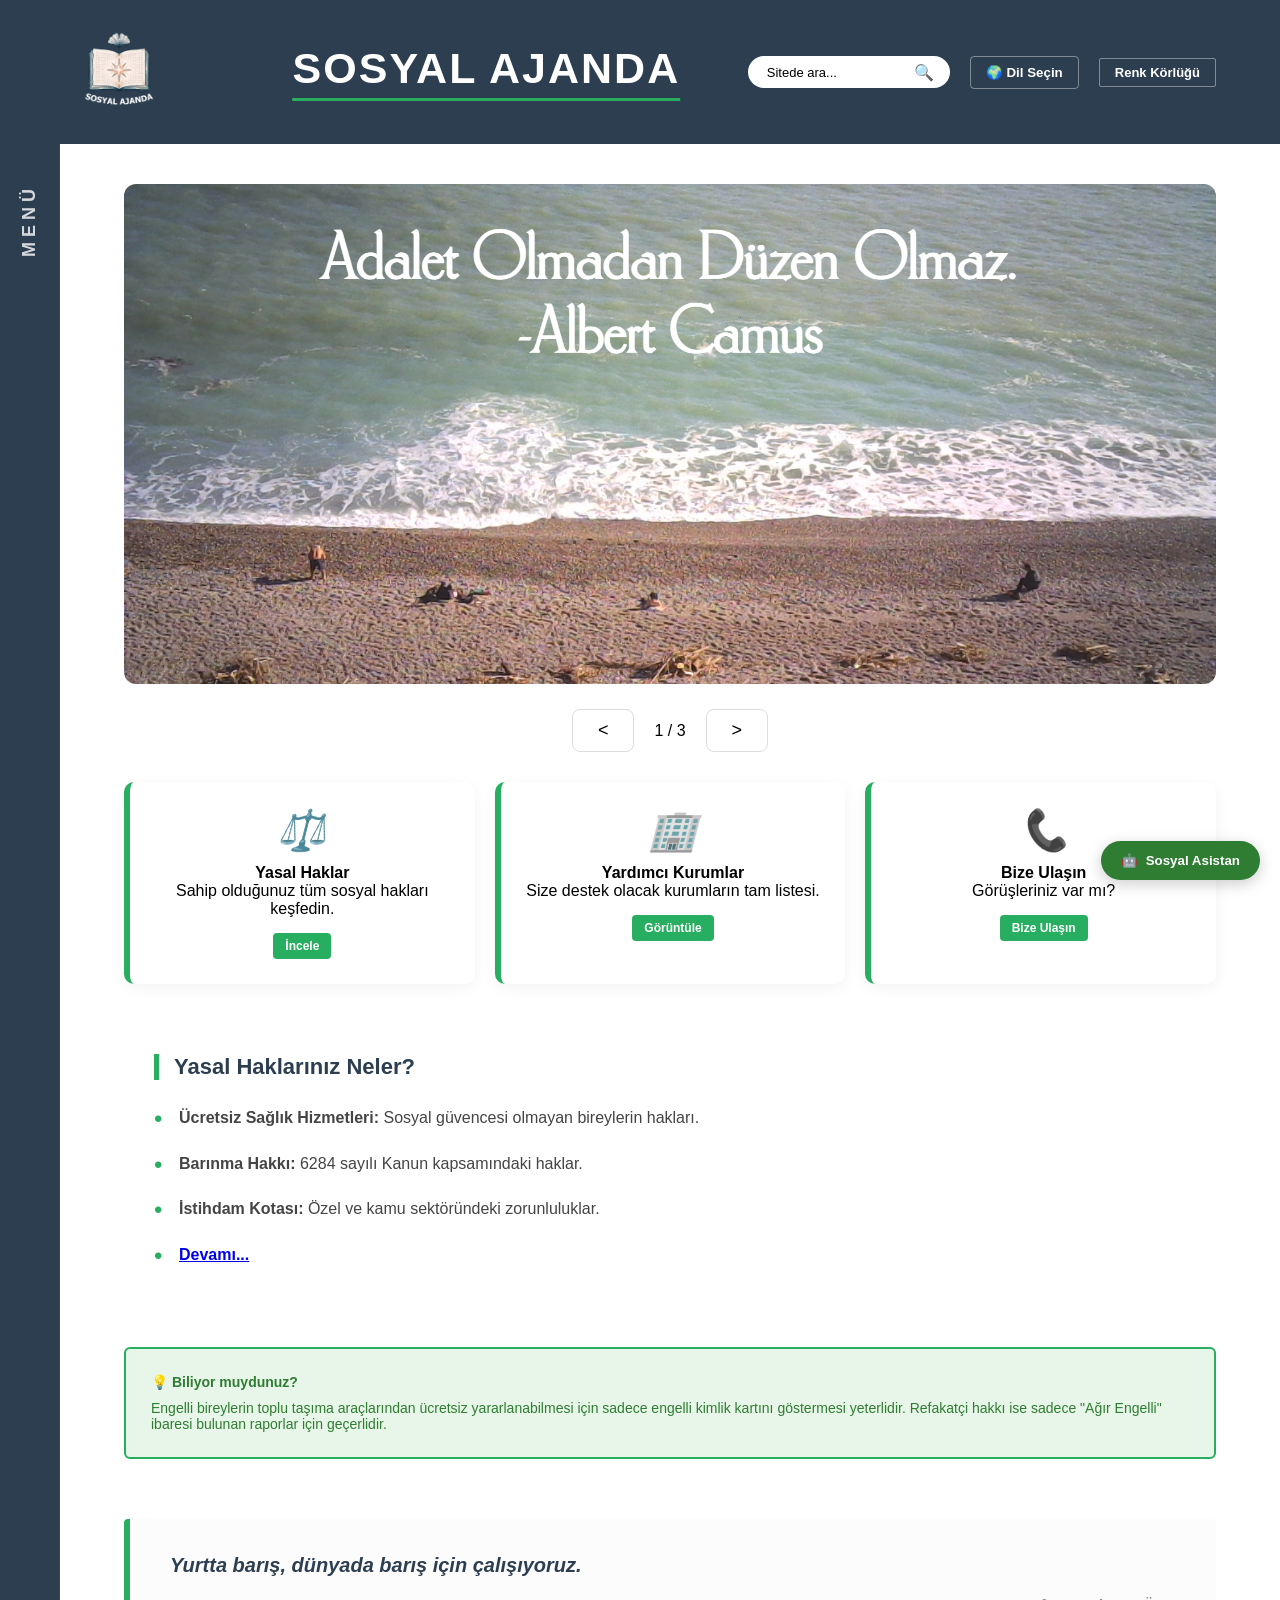
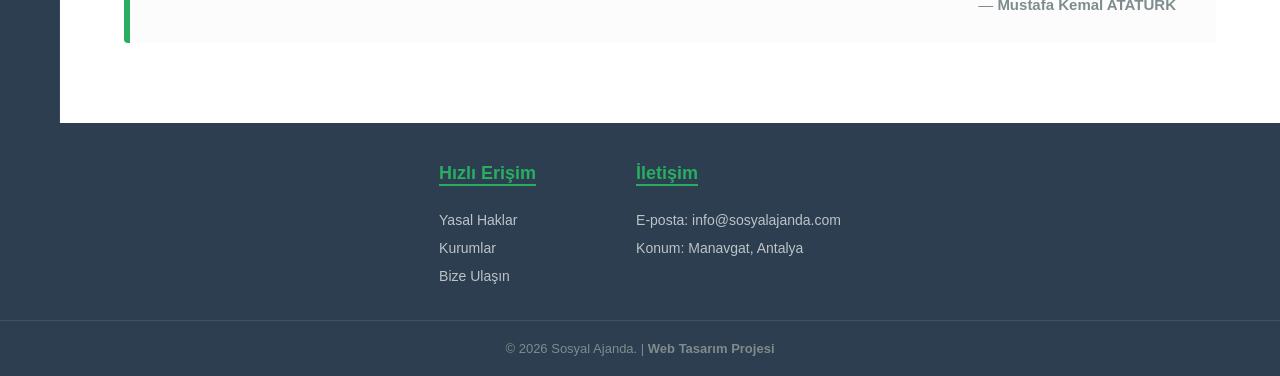
==== index.html @ 340e7a49 "Add files via upload" ====
<!DOCTYPE html>
<html lang="tr">

<head>
    <meta charset="UTF-8">
    <meta name="viewport" content="width=device-width, initial-scale=1.0">
    <title>Anasayfa</title>
    <link rel="icon" href="gorseller/icon.png">
    <link rel="stylesheet" href="style.css">
</head>

<body>
    <div id="web">
        <header id="banner">
            <div>
                <a href="index.html"><img src="gorseller/SiteLogo.png" alt="logo" class="logo"></a>
            </div>
            <div class="AnaAyarlar">
                <h1>SOSYAL AJANDA</h1>
                <div class="AramaKutusu">
                    <input type="text" id="aramaInput" placeholder="Sitede ara..." autocomplete="off">
                    <button type="button" id="aramaButonu">🔍</button>
                </div>
                <nav class="DilMenuKapsayici">
                    <button class="DilAnaButon">🌍 Dil Seçin</button>
                    <div class="DilListesi">
                        <a href="javascript:void(0)" onclick="dilDegistir('en')">English</a>
                        <a href="javascript:void(0)" onclick="dilDegistir('ru')">Русский</a>
                        <a href="javascript:void(0)" onclick="dilDegistir('it')">İtaliano</a>
                        <a href="javascript:void(0)" onclick="dilDegistir('fr')">Français</a>
                        <a href="javascript:void(0)" onclick="dilDegistir('de')">Deutsch</a>
                        <a href="javascript:void(0)" onclick="dilDegistir('tr')">Türkçe</a>
                    </div>
                </nav>
                <div id="google_translate_element" style="display:none !important;"></div>
                <div class="RenkMenu">
                    <button class="RenkButon">Renk Körlüğü</button>
                    <div class="RenkSecim">
                        <input type="radio" name="renk-modu" id="NormalGörünüm" checked>
                        <label for="NormalGörünüm">Normal Görünüm</label>

                        <input type="radio" name="renk-modu" id="GriMod">
                        <label for="GriMod">Tam Renk Körlüğü (Gri)</label>

                        <input type="radio" name="renk-modu" id="KirmiziMod">
                        <label for="KirmiziMod">Protanopi (Kırmızı)</label>

                        <input type="radio" name="renk-modu" id="YesilMod">
                        <label for="YesilMod">Deuteranopi (Yeşil)</label>
                    </div>
                </div>
            </div>
        </header>

        <div id="AnaGovde">
            <aside id="menu">
                <div class="YanBaslik">MENÜ</div>
                <ul>
                    <li><a href="index.html">Anasayfa</a></li>
                    <li><a href="kurumlar.html">Yardımcı Kurumlar</a></li>
                    <li><a href="haklar.html">Yasal Haklar</a></li>
                    <li><a href="hikayeler.html">Başarı Hikayeleri</a></li>
                    <li><a href="hakkimizda.html">Hakkımızda</a></li>
                    <li><a href="iletisim.html">İletişim</a></li>
                </ul>
            </aside>

            <main id="icerik">
                <section id="Slider">
                    <img src="gorseller/SlideGorsel1.jpg" alt="gorsel1" class="Resim aktif" width="900">
                    <img src="gorseller/SlideGorsel2.jpg" alt="gorsel2" class="Resim" width="900">
                    <img src="gorseller/SlideGorsel3.jpg" alt="gorsel3" class="Resim" width="900">
                    <div class="tus">
                        <button onclick="degistir(-1)">&lt;</button>
                        <span id="sayac">1 / 3</span>
                        <button onclick="degistir(1)">&gt;</button>
                    </div>
                </section>

                <section class="KartAlani">
                    <div class="Kart">
                        <i>⚖️</i>
                        <h4>Yasal Haklar</h4>
                        <p>Sahip olduğunuz tüm sosyal hakları keşfedin.</p>
                        <a href="haklar.html" class="WebButon" style="margin-top: 15px;">İncele</a>
                    </div>

                    <div class="Kart">
                        <i>🏢</i>
                        <h4>Yardımcı Kurumlar</h4>
                        <p>Size destek olacak kurumların tam listesi.</p>
                        <a href="kurumlar.html" class="WebButon" style="margin-top: 15px;">Görüntüle</a>
                    </div>

                    <div class="Kart">
                        <i>📞</i>
                        <h4>Bize Ulaşın</h4>
                        <p>Görüşleriniz var mı?</p>
                        <a href="iletisim.html" class="WebButon" style="margin-top: 15px;">Bize Ulaşın</a>
                    </div>
                </section>

                <section id="BilgiKutusu">
                    <h3>Yasal Haklarınız Neler?</h3>
                    <ul>
                        <li><strong>Ücretsiz Sağlık Hizmetleri:</strong> Sosyal güvencesi olmayan bireylerin hakları.
                        </li>
                        <li><strong>Barınma Hakkı:</strong> 6284 sayılı Kanun kapsamındaki haklar.</li>
                        <li><strong>İstihdam Kotası:</strong> Özel ve kamu sektöründeki zorunluluklar.</li>
                        <li><strong><a href="haklar.html">Devamı...</a></strong></li>
                    </ul>
                </section>

                <section class="KisaNot"
                    style="padding: 25px; border-style: solid; border-width: 2px; margin-top: 30px;">
                    <h4 style="color: #2e7d32; margin-bottom: 10px;">💡 Biliyor muydunuz?</h4>
                    <p>
                        Engelli bireylerin toplu taşıma araçlarından ücretsiz yararlanabilmesi için sadece engelli
                        kimlik kartını göstermesi yeterlidir. Refakatçi hakkı ise sadece "Ağır Engelli" ibaresi bulunan
                        raporlar için geçerlidir.
                    </p>
                </section>

                <section id="AtaturkSözü">
                    <div class="SozIcerik">
                        <div class="Tirnak"></div>
                        <blockquote cite="https://www.ktb.gov.tr/TR-96468/siyaset-ve-baris.html">
                            Yurtta barış, dünyada barış için çalışıyoruz.
                        </blockquote>
                        <div class="YazarIsmi">— <strong>Mustafa Kemal ATATÜRK</strong></div>
                    </div>
                </section>
            </main>
        </div>

        <footer>
            <div class="AltIcerik">
                <div class="AltSutun">
                    <h4>Hızlı Erişim</h4>
                    <ul>
                        <li><a href="haklar.html">Yasal Haklar</a></li>
                        <li><a href="kurumlar.html">Kurumlar</a></li>
                        <li><a href="iletisim.html">Bize Ulaşın</a></li>
                    </ul>
                </div>
                <div class="AltSutun">
                    <h4>İletişim</h4>
                    <p>E-posta: info@sosyalajanda.com</p>
                    <p>Konum: Manavgat, Antalya</p>
                </div>
            </div>
            <hr>
            <div class="TelifYazisi">
                <p>&copy; 2026 Sosyal Ajanda. | <strong>Web Tasarım Projesi</strong></p>
            </div>
            <div id="ai-chat-wrapper">
                <button id="ai-chat-toggle"><span>🤖</span> Sosyal Asistan</button>

                <div id="ai-chat-window">
                    <div class="ai-chat-header">
                        <h4>Gemini Sosyal Destek</h4>
                        <button id="ai-chat-close">×</button>
                    </div>
                    <div id="ai-chat-messages">
                        <div class="ai-message bot">Merhaba! Ben Sosyal Ajanda Asistanı. Haklarınız veya başvurular
                            hakkında size nasıl yardımcı olabilirim?</div>
                    </div>
                    <div class="ai-chat-input">
                        <input type="text" id="ai-user-input" placeholder="Sorunuzu buraya yazın..." autocomplete="off">
                        <button id="ai-send-btn">➤</button>
                    </div>
                </div>
            </div>
        </footer>
    </div>
    <script src="https://translate.google.com/translate_a/element.js?cb=googleTranslateElementInit"></script>
    <script src="script.js"></script>
</body>

</html>
---- style.css ----
* {
    margin: 0;
    padding: 0;
    box-sizing: border-box;
}

body {
    font-family: 'Segoe UI', Tahoma, Geneva, Verdana, sans-serif;
    background-color: #fff;
    overflow-x: hidden;
    width: 100%;
}

#web {
    display: flex;
    flex-direction: column;
    min-height: 100vh;
    width: 100%;
    transition: filter 0.3s ease;
}

body:has(#GriMod:checked) #web { filter: grayscale(100%); }
body:has(#KirmiziMod:checked) #web { filter: sepia(50%) hue-rotate(-50deg) saturate(200%); }
body:has(#YesilMod:checked) #web { filter: hue-rotate(90deg) saturate(150%); }

#banner {
    display: flex;
    justify-content: space-between;
    align-items: center;
    padding: 15px 5%;
    background-color: #2c3e50;
    color: white;
    width: 100%;
    position: relative;
}

#banner .logo {
    width: 110px;
    height: auto;
}

#banner h1 {
    font-size: 43px;
    letter-spacing: 2px;
    color: #ffffff;
    border-bottom: 3px solid #27ae60;
    display: inline-block;
    padding-bottom: 5px;
    position: absolute;
    left: 38%;
    transform: translateX(-50%);
    margin: 0;
    white-space: nowrap;
}

.Slogan {
    color: rgba(255, 255, 255, 0.5);
    font-style: italic;
    font-size: 30px;
    margin-left: 20px;
    position: relative;
}

.Slogan::before, .Slogan::after {
    content: "";
    display: inline-block;
    width: 30px;
    height: 1px;
    background: rgba(255, 255, 255, 0.2);
    vertical-align: middle;
    margin: 0 10px;
}

.AnaAyarlar {
    display: flex;
    gap: 20px;
    align-items: center;
    margin-left: auto;
}

.AramaKutusu {
    display: flex;
    align-items: center;
    border: 1px solid rgba(255, 255, 255, 0.6); 
    background: rgba(255, 255, 255, 0.1); 
    padding: 0 10px;
    height: 32px;
    border-radius: 2px;
    transition: all 0.3s ease;
}

.AramaKutusu:focus-within {
    border-color: #ffffff;
    background: #ffffff;
    box-shadow: 0 0 8px rgba(255, 255, 255, 0.3);
}

.AramaKutusu input {
    background: transparent;
    border: none;
    color: white; 
    font-size: 13px;
    outline: none;
    width: 100px;
    transition: width 0.4s ease;
}

.AramaKutusu input:focus { width: 160px; color: #333; }
.AramaKutusu input::placeholder { color: rgba(255, 255, 255, 0.8); }

.AramaKutusu button {
    background: transparent;
    border: none;
    color: white;
    cursor: pointer;
    font-size: 14px;
}

.nav {
    cursor: pointer;
    font-size: 14px;
    font-weight: bold;
    padding: 5px 10px;
    border: 1px solid rgba(255, 255, 255, 0.3);
    border-radius: 2px;
}

.RenkMenu {
    position: relative;
    padding-bottom: 20px;
    margin-bottom: -20px;
}

.RenkButon {
    background: transparent;
    color: white;
    border: 1px solid rgba(255, 255, 255, 0.4);
    padding: 6px 15px;
    border-radius: 2px;
    cursor: pointer;
    font-size: 13px;
    font-weight: bold;
    transition: 0.3s;
}

.RenkButon:hover {
    background: #27ae60;
    border-color: #27ae60;
}

.RenkSecim {
    display: none;
    position: absolute;
    top: 100%;
    right: 0;
    background: #ffffff;
    min-width: 220px;
    padding: 10px;
    box-shadow: 0 5px 20px rgba(0, 0, 0, 0.3);
    z-index: 1000;
    border: 1px solid #ddd;
}

.RenkMenu:hover .RenkSecim { display: block; }
.RenkSecim input { display: none; }
.RenkSecim label {
    display: block;
    padding: 10px;
    margin-bottom: 5px;
    background: #f1f1f1;
    color: #333;
    cursor: pointer;
    font-size: 12px;
    text-align: center;
    transition: 0.2s;
}

.RenkSecim input:checked + label {
    background: #27ae60;
    color: white;
    font-weight: bold;
}

#AnaGovde {
    display: flex;
    flex: 1;
    width: 100%;
}

#menu {
    width: 60px;
    background-color: #2c3e50;
    color: white;
    transition: width 0.4s;
    display: flex;
    flex-direction: column;
    padding: 20px 0;
    cursor: pointer;
    border-right: 1px solid #34495e;
}

#menu:hover { width: 260px; padding: 20px; }

.YanBaslik {
    writing-mode: vertical-rl;
    text-orientation: mixed;
    transform: rotate(180deg);
    font-weight: bold;
    font-size: 18px;
    letter-spacing: 5px;
    margin: 20px auto;
    opacity: 0.8;
}

#menu:hover .YanBaslik {
    writing-mode: horizontal-tb;
    transform: rotate(0);
    margin: 0 0 20px 0;
    letter-spacing: 2px;
    border-bottom: 2px solid #27ae60;
    width: fit-content;
    opacity: 1;
}

#menu ul {
    opacity: 0;
    visibility: hidden;
    list-style: none;
    margin-top: 20px;
}

#menu:hover ul { opacity: 1; visibility: visible; }
#menu li { padding: 15px 0; border-bottom: 1px solid rgba(255, 255, 255, 0.1); }
#menu a { color: #ecf0f1; text-decoration: none; font-weight: 500; display: block; }
#menu a:hover { color: #27ae60; padding-left: 10px; transition: 0.2s; }

#icerik {
    flex: 1;
    padding: 40px 5%;
}

#Slider {
    width: 100%;
    max-width: 1100px;
    margin: 0 auto 30px;
    text-align: center;
}

#Slider img {
    display: none;
    width: 100%;
    height: 500px;
    object-fit: cover;
    border-radius: 12px;
}

#Slider img.aktif { display: block; }

.tus {
    display: flex;
    justify-content: center;
    align-items: center;
    gap: 20px;
    margin-top: 25px;
}

.tus button {
    background: #fff;
    border: 1px solid #ddd;
    padding: 10px 25px;
    border-radius: 8px;
    cursor: pointer;
    font-size: 18px;
}

#BilgiKutusu {
    margin-top: 40px;
    padding: 30px;
    background-color: #f9f9f9;
    border-radius: 10px;
}

#BilgiKutusu h3 {
    color: #2c3e50;
    font-size: 22px;
    font-weight: 700;
    border-left: 5px solid #27ae60;
    padding-left: 15px;
    margin-bottom: 25px;
}

#BilgiKutusu li {
    position: relative;
    padding-left: 25px;
    margin-bottom: 20px;
    line-height: 1.6;
    color: #444;
    font-size: 16px;
    list-style: none;
}

#BilgiKutusu li::before {
    content: "•";
    color: #27ae60;
    font-size: 24px;
    position: absolute;
    left: 0;
    top: -5px;
}

#AtaturkSözü {
    margin-top: 60px;
    margin-bottom: 40px;
    width: 100%;
}

.SozIcerik {
    background-color: #fcfcfc;
    border-left: 6px solid #27ae60;
    border-radius: 4px;
    padding: 30px 40px;
    position: relative;
}

.Tirnak {
    font-size: 80px;
    color: rgba(39, 174, 96, 0.1);
    font-family: 'Georgia', serif;
    position: absolute;
    top: -15px;
    left: 15px;
}

.SozIcerik blockquote {
    font-size: 20px;
    font-weight: 600;
    color: #2c3e50;
    line-height: 1.6;
    margin-bottom: 15px;
    font-style: italic;
}

.YazarIsmi { text-align: right; font-size: 15px; color: #7f8c8d; }

.IletisimKapsayici {
    display: flex;
    gap: 30px;
    margin-top: 20px;
    flex-wrap: wrap;
}

.FormAlani, .HaritaAlani { flex: 1; min-width: 300px; }

.FormGrup {
    border: 1px solid #ddd;
    padding: 20px;
    border-radius: 4px;
}

.FormBaslik { font-weight: bold; color: #27ae60; padding: 0 10px; }
.FormSatir { margin-bottom: 15px; }
.FormSatir label { display: block; margin-bottom: 5px; font-size: 14px; }
.FormSatir input, .FormSatir select, .FormSatir textarea {
    width: 100%;
    padding: 10px;
    border: 1px solid #ccc;
    outline: none;
}

.FormButon {
    background-color: #27ae60;
    color: white;
    width: 100%;
    cursor: pointer;
    border: none;
    padding: 10px;
    font-weight: bold;
}

footer {
    width: 100%;
    background-color: #2c3e50;
    color: white;
    padding: 40px 0 20px 0;
    margin-top: auto;
    display: block;
    clear: both;
}

.AltIcerik {
    display: flex;
    justify-content: center;
    gap: 100px;
    max-width: 1200px;
    margin: 0 auto 30px auto;
}

.AltSutun h4 {
    color: #27ae60;
    margin-bottom: 20px;
    font-size: 18px;
    border-bottom: 2px solid #27ae60;
    display: inline-block;
}

.AltSutun p, .AltSutun li {
    font-size: 14px;
    color: #bdc3c7;
    line-height: 2;
    list-style: none;
}

.AltSutun a { color: #bdc3c7; text-decoration: none; }
.AltSutun a:hover { color: #27ae60; }

footer hr {
    border: 0;
    border-top: 1px solid rgba(255, 255, 255, 0.1);
    margin-bottom: 20px;
}

.TelifYazisi {
    text-align: center;
    font-size: 13px;
    color: #7f8c8d;
}

.KurumTablosu {
    width: 100%;
    border-collapse: collapse;
    margin-top: 20px;
}

.KurumTablosu th, .KurumTablosu td {
    border: 1px solid #ddd;
    padding: 12px;
    text-align: left;
}

.KurumTablosu th {
    background-color: #2c3e50;
    color: white;
}

.KurumTablosu tr:nth-child(even) {background-color: #f2f2f2;}
.KurumTablosu tr:hover {background-color: #ddd;}
.KurumTablosu strong { color: #27ae60; }

.AloHatti {
    color: #e74c3c;
    font-weight: bold;
}

.KurumsalHat {
    color: #27ae60;
    font-weight: bold;
}

.VideoAlani {
    margin: 20px auto;
    border: 5px solid #fff;
    border-radius: 12px;
    overflow: hidden;
    box-shadow: 0 4px 20px rgba(0, 0, 0, 0.15);
    background: #000;
    max-width: 900px;
}

.VideoAlani video {
    display: block;
    width: 100%;
    height: auto;
    aspect-ratio: 16 / 9;
    object-fit: cover;
}

.VideoUyarisi {
    margin: 15px auto;
    padding: 15px;
    background-color: #fff3cd;
    border-left: 5px solid #ffca28;
    border-radius: 4px;
    max-width: 900px;
    display: flex;
    align-items: center;
    gap: 15px;
}

.UyarıIkon {
    font-size: 24px;
}

.UyarıMetni {
    color: #856404;
    font-size: 14px;
    line-height: 1.5;
    font-weight: 500;
}

.WebButon {
    display: inline-block;
    padding: 6px 12px;
    background-color: #27ae60;
    color: white !important;
    text-decoration: none;
    border-radius: 4px;
    font-size: 12px;
    font-weight: bold;
    transition: background 0.3s;
}

.WebButon:hover {
    background-color: #219150;
}

.HikayeKapsayici {
    background-color: #fff;
    padding: 25px;
    border-radius: 8px;
    border-left: 6px solid #27ae60;
    box-shadow: 0 4px 15px rgba(0,0,0,0.05);
    margin-top: 20px;
    margin-bottom: 30px;
}

.SesKutusu {
    margin-top: 15px;
    padding: 15px;
    background-color: #f8f9fa;
    border-radius: 8px;
    border: 1px solid #eee;
    width: 100%;
    max-width: 600px;
}

.SesKutusu p {
    font-size: 14px;
    font-weight: bold;
    color: #27ae60;
    margin-bottom: 8px;
}

audio {
    width: 100%;
    height: 45px;
    outline: none;
    display: block;
    border-radius: 20px;
}

audio::-webkit-media-controls-panel {
    background-color: #f1f1f1;
}

.KisaNot {
    margin-top: 30px;
    padding: 15px;
    background-color: #e8f5e9;
    border-radius: 6px;
    font-size: 14px;
    color: #2e7d32;
    border: 1px dashed #27ae60;
}

.MisyonKutusu {
    border-left-color: #2980b9 ;
    margin-top: 15px;
}

.VizyonKutusu {
    border-left-color: #f1c40f;
    margin-top: 15px;
}

.KartAlani {
    display: flex;
    justify-content: space-between;
    gap: 20px;
    margin: 30px 0;
    flex-wrap: wrap;
}

.Kart {
    flex: 1;
    min-width: 250px;
    background: #fff;
    padding: 25px;
    border-radius: 10px;
    border-left: 6px solid #27ae60;
    box-shadow: 0 4px 15px rgba(0,0,0,0.05);
    text-align: center;
    transition: transform 0.3s ease;
}

.Kart:hover {
    transform: translateY(-5px);
}

.Kart i {
    font-size: 40px;
    display: block;
    margin-bottom: 10px;
}

#google_translate_element, .skiptranslate, .goog-te-banner-frame {
    display: none !important;
}

body { 
    top: 0 !important; 
}

nav, .AnaAyarlar nav {
    border: none !important;
    outline: none !important;
    background: transparent !important;
    padding: 0 !important;
    display: inline-block;
}

.DilMenuKapsayici {
    position: relative;
    display: inline-block;
}

.DilAnaButon, #dilBtn {
    background: transparent;
    border: 1px solid rgba(255, 255, 255, 0.4);
    color: white;
    padding: 8px 15px;
    cursor: pointer;
    font-weight: bold;
    border-radius: 4px;
    transition: 0.3s;
    outline: none;
}

.DilAnaButon:hover, #dilBtn:hover {
    border-color: #2e7d32;
}

.DilListesi {
    display: none;
    position: absolute;
    background-color: #2c3e50;
    min-width: 120px;
    box-shadow: 0px 8px 16px rgba(0,0,0,0.2);
    z-index: 1000;
    border-radius: 4px;
    margin-top: 5px;
}

.DilListesi a {
    color: white;
    padding: 10px 15px;
    text-decoration: none;
    display: block;
    font-size: 14px;
    transition: 0.2s;
}

.DilListesi a:hover {
    background-color: #2e7d32;
}

#dilBtn b {
    color: #2e7d32;
}

.AramaKutusu {
    position: relative;
    display: flex;
    align-items: center;
    background: #ffffff !important;
    border: 1px solid rgba(255, 255, 255, 0.3);
    border-radius: 20px;
    padding: 2px 10px;
    transition: 0.3s;
}

.AramaKutusu:focus-within {
    border-color: #2e7d32;
    box-shadow: 0 0 8px rgba(46, 125, 50, 0.4);
}

#aramaInput {
    background: transparent;
    border: none;
    color: black;
    padding: 8px;
    outline: none;
    width: 150px;
}

#aramaButonu {
    background: transparent;
    border: none;
    cursor: pointer;
    font-size: 16px;
    padding: 0 5px;
}

.AramaOnerileri {
    display: none;
    position: absolute;
    top: 110%;
    left: 0;
    width: 100%;
    background: #2c3e50;
    border-radius: 8px;
    box-shadow: 0 4px 12px rgba(0,0,0,0.5);
    z-index: 1001;
    overflow: hidden;
}

.AramaOnerileri div a {
    color: white;
    padding: 10px 15px;
    display: block;
    text-decoration: none;
    font-size: 14px;
    transition: 0.2s;
}

.AramaOnerileri div a:hover {
    background: #2e7d32;
    padding-left: 20px;
}

#aramaInput::placeholder {
    opacity: 1;
    color: black;
}

#BilgiKutusu {
    padding: 30px;
    background: transparent;
}

.HaklarUstBaslik {
    margin-bottom: 40px;
    border-bottom: 2px solid #27ae60;
    padding-bottom: 15px;
}

.HaklarUstBaslik h3 {
    font-size: 26px;
    color: #2c3e50;
    margin-bottom: 10px;
}

.HaklarGrid {
    display: grid;
    grid-template-columns: repeat(auto-fit, minmax(350px, 1fr));
    gap: 25px;
}

.HakKart {
    background: #ffffff;
    border: 1px solid #ddd;
    border-radius: 10px;
    padding: 20px;
    box-shadow: 0 4px 6px rgba(0,0,0,0.05);
    transition: 0.3s;
}

.HakKart:hover {
    transform: translateY(-5px);
    border-color: #27ae60;
    box-shadow: 0 8px 15px rgba(0,0,0,0.1);
}

.KartBaslik {
    font-size: 18px;
    font-weight: bold;
    color: #2c3e50;
    margin-bottom: 15px;
    padding-bottom: 10px;
    border-bottom: 1px solid #eee;
}

.HakKart ul {
    list-style: none;
    padding: 0;
    margin: 0;
}

.HakKart li {
    font-size: 14px;
    color: #555;
    margin-bottom: 12px;
    line-height: 1.5;
    position: relative;
    padding-left: 20px;
}

.HakKart li::before {
    content: "•";
    color: #27ae60;
    font-weight: bold;
    position: absolute;
    left: 0;
}

.HakKart li strong {
    color: #2c3e50;
    display: block;
    margin-bottom: 3px;
}

.HaklarGrid {
    display: grid;
    /* Kartları 4'lü sütun yapısına zorlar, küçük ekranlarda 1'e iner */
    grid-template-columns: repeat(auto-fill, minmax(280px, 1fr)); 
    gap: 15px;
}

.HakKart {
    background: #ffffff;
    border-top: 4px solid #27ae60; /* Daha kurumsal bir üst çizgi */
    border-radius: 6px;
    padding: 15px;
    box-shadow: 0 2px 5px rgba(0,0,0,0.08);
    transition: 0.2s;
}

.KartBaslik {
    font-size: 16px;
    color: #2c3e50;
    border-bottom: 1px solid #eee;
    padding-bottom: 8px;
    margin-bottom: 10px;
}

.HakKart li {
    font-size: 13px; /* Daha fazla veri için fontu biraz küçülttük */
    margin-bottom: 8px;
    padding-left: 15px;
}

.HakKart li strong {
    color: #2e7d32;
    display: inline; /* Yan yana dursunlar, alan kazanalım */
}

.HaklarGrid {
    display: grid;
    /* Masaüstünde tam 3'lü grup yapar */
    grid-template-columns: repeat(3, 1fr); 
    gap: 20px;
    margin-top: 20px;
}

.HakKart {
    background: #ffffff;
    border-top: 4px solid #27ae60;
    border-radius: 8px;
    padding: 20px;
    box-shadow: 0 3px 10px rgba(0,0,0,0.1);
    transition: transform 0.3s;
}

.HakKart:hover {
    transform: translateY(-5px);
}

.KartBaslik {
    font-size: 17px;
    font-weight: bold;
    color: #2c3e50;
    margin-bottom: 12px;
    border-bottom: 1px solid #eee;
    padding-bottom: 10px;
}

.HakKart ul {
    list-style: none;
    padding: 0;
}

.HakKart li {
    font-size: 14px;
    color: #555;
    margin-bottom: 8px;
    position: relative;
    padding-left: 18px;
    line-height: 1.4;
}

.HakKart li::before {
    content: "•";
    color: #27ae60;
    position: absolute;
    left: 0;
    font-weight: bold;
}
@media (max-width: 992px) {
    .HaklarGrid {
        grid-template-columns: repeat(2, 1fr);
    }
}

@media (max-width: 600px) {
    .HaklarGrid {
        grid-template-columns: 1fr;
    }
}

/* Kart İçi Link Tasarımı */
.KartLinkler {
    display: flex;
    justify-content: space-between;
    align-items: center;
    margin-top: 15px;
    padding-top: 12px;
    border-top: 1px dashed #ddd;
}

.DetayBtn {
    background: #27ae60;
    color: white !important;
    padding: 6px 12px;
    border-radius: 4px;
    font-size: 12px;
    text-decoration: none;
    font-weight: bold;
    transition: 0.3s;
}

.DetayBtn:hover {
    background: #219150;
}

.BilgiLink {
    color: #2c3e50;
    font-size: 11px;
    text-decoration: underline;
}

/* Sayfa Altı Aksiyon Barı */
.ErisilebilirlikBar {
    margin-top: 40px;
    display: flex;
    gap: 20px;
    justify-content: center;
}

.AksiyonKart {
    background: #2c3e50;
    color: white;
    padding: 15px 25px;
    border-radius: 12px;
    display: flex;
    align-items: center;
    gap: 15px;
    min-width: 300px;
}

.AksiyonKart .Simge {
    font-size: 30px;
}

.AksiyonKart .Yazi {
    display: flex;
    flex-direction: column;
}

.AksiyonKart .Yazi strong {
    font-size: 18px;
    color: #27ae60;
}

.AksiyonKart .Yazi span {
    font-size: 12px;
    color: #bdc3c7;
}

.AramaBtn {
    margin-left: auto;
    background: white;
    color: #2c3e50 !important;
    padding: 8px 15px;
    border-radius: 20px;
    text-decoration: none;
    font-weight: bold;
    font-size: 12px;
}

#ai-chat-wrapper {
    position: fixed;
    bottom: 20px;
    right: 20px;
    z-index: 10000;
    font-family: sans-serif;
}

#ai-chat-toggle {
    background: #2e7d32;
    color: white;
    border: none;
    padding: 12px 20px;
    border-radius: 50px;
    cursor: pointer;
    box-shadow: 0 4px 15px rgba(0,0,0,0.2);
    font-weight: bold;
    display: flex;
    align-items: center;
    gap: 8px;
    transition: 0.3s;
}

#ai-chat-window {
    display: none; /* Başlangıçta gizli */
    width: 350px;
    height: 450px;
    background: white;
    border-radius: 15px;
    box-shadow: 0 10px 25px rgba(0,0,0,0.3);
    flex-direction: column;
    overflow: hidden;
    position: absolute;
    bottom: 70px;
    right: 0;
}

.ai-chat-header {
    background: #2c3e50;
    color: white;
    padding: 15px;
    display: flex;
    justify-content: space-between;
    align-items: center;
}

#ai-chat-messages {
    flex: 1;
    padding: 15px;
    overflow-y: auto;
    display: flex;
    flex-direction: column;
    gap: 10px;
    background: #f9f9f9;
}

.ai-message {
    padding: 10px 14px;
    border-radius: 12px;
    max-width: 80%;
    font-size: 14px;
    line-height: 1.4;
}

.ai-message.bot { background: #e8f5e9; color: #2e7d32; align-self: flex-start; }
.ai-message.user { background: #2c3e50; color: white; align-self: flex-end; }

.ai-chat-input {
    display: flex;
    padding: 10px;
    border-top: 1px solid #eee;
}

#ai-user-input {
    flex: 1;
    border: 1px solid #ddd;
    border-radius: 20px;
    padding: 8px 15px;
    outline: none;
}

#ai-send-btn {
    background: none;
    border: none;
    color: #2e7d32;
    font-size: 20px;
    cursor: pointer;
    margin-left: 5px;
}
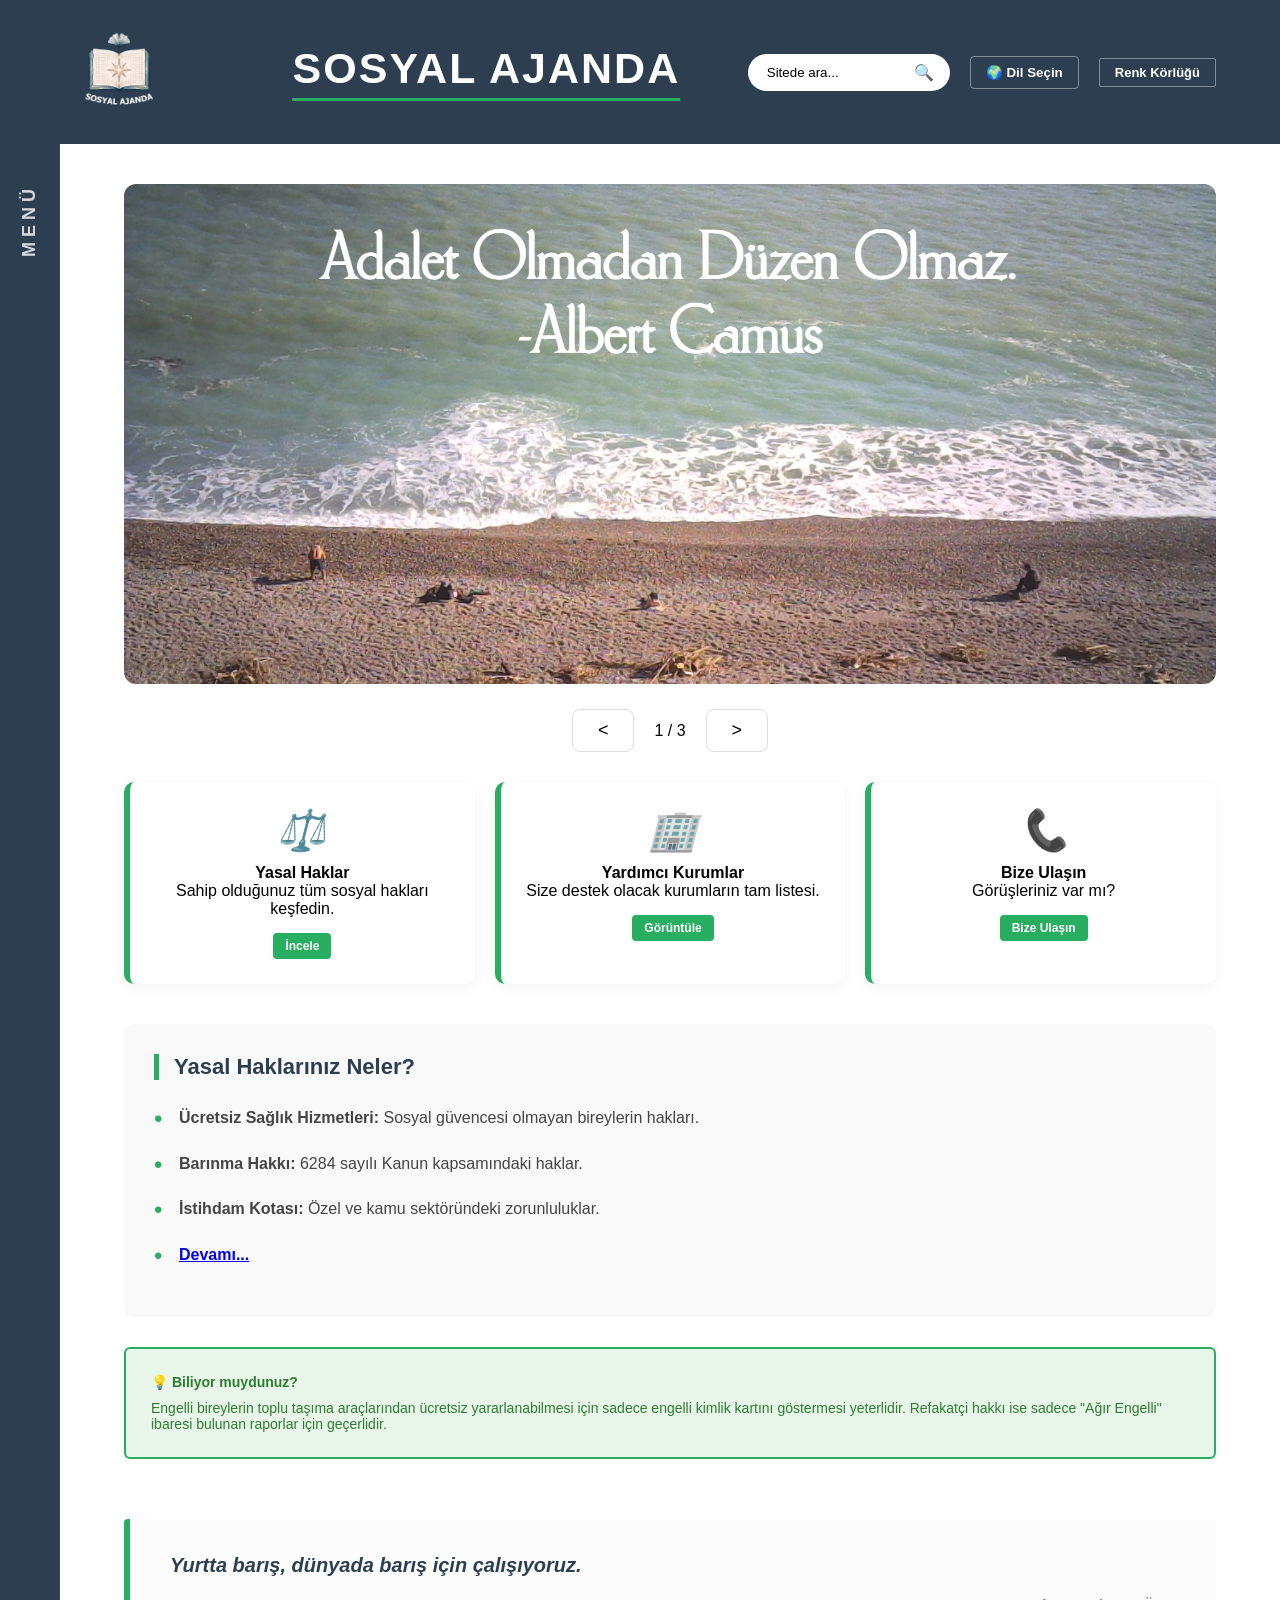
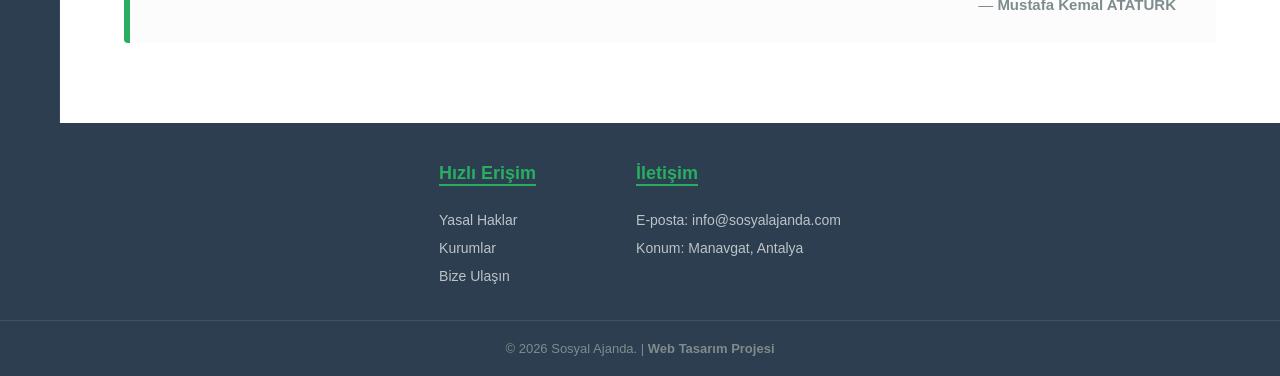
==== commit 97563786: "Add files via upload" ====
--- a/index.html
+++ b/index.html
@@ -5,7 +5,7 @@
     <meta charset="UTF-8">
     <meta name="viewport" content="width=device-width, initial-scale=1.0">
     <title>Anasayfa</title>
-    <link rel="icon" href="gorseller/icon.png">
+    <link rel="icon" href="gorseller/favicon.png">
     <link rel="stylesheet" href="style.css">
 </head>
 
@@ -153,24 +153,6 @@
             <div class="TelifYazisi">
                 <p>&copy; 2026 Sosyal Ajanda. | <strong>Web Tasarım Projesi</strong></p>
             </div>
-            <div id="ai-chat-wrapper">
-                <button id="ai-chat-toggle"><span>🤖</span> Sosyal Asistan</button>
-
-                <div id="ai-chat-window">
-                    <div class="ai-chat-header">
-                        <h4>Gemini Sosyal Destek</h4>
-                        <button id="ai-chat-close">×</button>
-                    </div>
-                    <div id="ai-chat-messages">
-                        <div class="ai-message bot">Merhaba! Ben Sosyal Ajanda Asistanı. Haklarınız veya başvurular
-                            hakkında size nasıl yardımcı olabilirim?</div>
-                    </div>
-                    <div class="ai-chat-input">
-                        <input type="text" id="ai-user-input" placeholder="Sorunuzu buraya yazın..." autocomplete="off">
-                        <button id="ai-send-btn">➤</button>
-                    </div>
-                </div>
-            </div>
         </footer>
     </div>
     <script src="https://translate.google.com/translate_a/element.js?cb=googleTranslateElementInit"></script>
--- a/style.css
+++ b/style.css
@@ -9,6 +9,7 @@
     background-color: #fff;
     overflow-x: hidden;
     width: 100%;
+    top: 0 !important;
 }
 
 #web {
@@ -19,9 +20,17 @@
     transition: filter 0.3s ease;
 }
 
-body:has(#GriMod:checked) #web { filter: grayscale(100%); }
-body:has(#KirmiziMod:checked) #web { filter: sepia(50%) hue-rotate(-50deg) saturate(200%); }
-body:has(#YesilMod:checked) #web { filter: hue-rotate(90deg) saturate(150%); }
+body:has(#GriMod:checked) #web {
+    filter: grayscale(100%);
+}
+
+body:has(#KirmiziMod:checked) #web {
+    filter: sepia(50%) hue-rotate(-50deg) saturate(200%);
+}
+
+body:has(#YesilMod:checked) #web {
+    filter: hue-rotate(90deg) saturate(150%);
+}
 
 #banner {
     display: flex;
@@ -61,7 +70,8 @@
     position: relative;
 }
 
-.Slogan::before, .Slogan::after {
+.Slogan::before,
+.Slogan::after {
     content: "";
     display: inline-block;
     width: 30px;
@@ -79,56 +89,135 @@
 }
 
 .AramaKutusu {
+    position: relative;
     display: flex;
     align-items: center;
-    border: 1px solid rgba(255, 255, 255, 0.6); 
-    background: rgba(255, 255, 255, 0.1); 
-    padding: 0 10px;
-    height: 32px;
-    border-radius: 2px;
-    transition: all 0.3s ease;
+    background: #ffffff !important;
+    border: 1px solid rgba(255, 255, 255, 0.3);
+    border-radius: 20px;
+    padding: 2px 10px;
+    transition: 0.3s;
 }
 
 .AramaKutusu:focus-within {
-    border-color: #ffffff;
-    background: #ffffff;
-    box-shadow: 0 0 8px rgba(255, 255, 255, 0.3);
-}
-
-.AramaKutusu input {
+    border-color: #2e7d32;
+    box-shadow: 0 0 8px rgba(46, 125, 50, 0.4);
+}
+
+#aramaInput {
     background: transparent;
     border: none;
-    color: white; 
-    font-size: 13px;
+    color: black;
+    padding: 8px;
     outline: none;
-    width: 100px;
-    transition: width 0.4s ease;
-}
-
-.AramaKutusu input:focus { width: 160px; color: #333; }
-.AramaKutusu input::placeholder { color: rgba(255, 255, 255, 0.8); }
-
-.AramaKutusu button {
+    width: 150px;
+}
+
+#aramaInput::placeholder {
+    opacity: 1;
+    color: black;
+}
+
+#aramaButonu {
     background: transparent;
     border: none;
+    cursor: pointer;
+    font-size: 16px;
+    padding: 0 5px;
+}
+
+.AramaOnerileri {
+    display: none;
+    position: absolute;
+    top: 110%;
+    left: 0;
+    width: 100%;
+    background: #2c3e50;
+    border-radius: 8px;
+    box-shadow: 0 4px 12px rgba(0,0,0,0.5);
+    z-index: 1001;
+    overflow: hidden;
+}
+
+.AramaOnerileri div a {
     color: white;
+    padding: 10px 15px;
+    display: block;
+    text-decoration: none;
+    font-size: 14px;
+    transition: 0.2s;
+}
+
+.AramaOnerileri div a:hover {
+    background: #2e7d32;
+    padding-left: 20px;
+}
+
+.nav,
+.AnaAyarlar nav {
     cursor: pointer;
     font-size: 14px;
-}
-
-.nav {
+    font-weight: bold;
+    padding: 0 !important;
+    border: none !important;
+    outline: none !important;
+    background: transparent !important;
+    display: inline-block;
+}
+
+.DilMenuKapsayici {
+    position: relative;
+    display: inline-block;
+}
+
+.DilAnaButon,
+#dilBtn {
+    background: transparent;
+    border: 1px solid rgba(255, 255, 255, 0.4);
+    color: white;
+    padding: 8px 15px;
     cursor: pointer;
+    font-weight: bold;
+    border-radius: 4px;
+    transition: 0.3s;
+    outline: none;
+}
+
+.DilAnaButon:hover,
+#dilBtn:hover {
+    border-color: #2e7d32;
+}
+
+.DilListesi {
+    display: none;
+    position: absolute;
+    background-color: #2c3e50;
+    min-width: 120px;
+    box-shadow: 0px 8px 16px rgba(0,0,0,0.2);
+    z-index: 1000;
+    border-radius: 4px;
+    margin-top: 5px;
+}
+
+.DilListesi a {
+    color: white;
+    padding: 10px 15px;
+    text-decoration: none;
+    display: block;
     font-size: 14px;
-    font-weight: bold;
-    padding: 5px 10px;
-    border: 1px solid rgba(255, 255, 255, 0.3);
-    border-radius: 2px;
+    transition: 0.2s;
+}
+
+.DilListesi a:hover {
+    background-color: #2e7d32;
+}
+
+#dilBtn b {
+    color: #2e7d32;
 }
 
 .RenkMenu {
     position: relative;
-    padding-bottom: 20px;
-    margin-bottom: -20px;
 }
 
 .RenkButon {
@@ -161,8 +250,14 @@
     border: 1px solid #ddd;
 }
 
-.RenkMenu:hover .RenkSecim { display: block; }
-.RenkSecim input { display: none; }
+.RenkMenu:hover .RenkSecim {
+    display: block;
+}
+
+.RenkSecim input {
+    display: none;
+}
+
 .RenkSecim label {
     display: block;
     padding: 10px;
@@ -199,7 +294,10 @@
     border-right: 1px solid #34495e;
 }
 
-#menu:hover { width: 260px; padding: 20px; }
+#menu:hover {
+    width: 260px;
+    padding: 20px;
+}
 
 .YanBaslik {
     writing-mode: vertical-rl;
@@ -229,10 +327,28 @@
     margin-top: 20px;
 }
 
-#menu:hover ul { opacity: 1; visibility: visible; }
-#menu li { padding: 15px 0; border-bottom: 1px solid rgba(255, 255, 255, 0.1); }
-#menu a { color: #ecf0f1; text-decoration: none; font-weight: 500; display: block; }
-#menu a:hover { color: #27ae60; padding-left: 10px; transition: 0.2s; }
+#menu:hover ul {
+    opacity: 1;
+    visibility: visible;
+}
+
+#menu li {
+    padding: 15px 0;
+    border-bottom: 1px solid rgba(255, 255, 255, 0.1);
+}
+
+#menu a {
+    color: #ecf0f1;
+    text-decoration: none;
+    font-weight: 500;
+    display: block;
+}
+
+#menu a:hover {
+    color: #27ae60;
+    padding-left: 10px;
+    transition: 0.2s;
+}
 
 #icerik {
     flex: 1;
@@ -254,7 +370,9 @@
     border-radius: 12px;
 }
 
-#Slider img.aktif { display: block; }
+#Slider img.aktif {
+    display: block;
+}
 
 .tus {
     display: flex;
@@ -308,6 +426,99 @@
     top: -5px;
 }
 
+.HaklarUstBaslik {
+    margin-bottom: 40px;
+    border-bottom: 2px solid #27ae60;
+    padding-bottom: 15px;
+}
+
+.HaklarUstBaslik h3 {
+    font-size: 26px;
+    color: #2c3e50;
+    margin-bottom: 10px;
+}
+
+.HaklarGrid {
+    display: grid;
+    grid-template-columns: repeat(3, 1fr);
+    gap: 20px;
+    margin-top: 20px;
+}
+
+.HakKart {
+    background: #ffffff;
+    border-top: 4px solid #27ae60;
+    border-radius: 8px;
+    padding: 20px;
+    box-shadow: 0 3px 10px rgba(0, 0, 0, 0.1);
+    transition: transform 0.3s;
+}
+
+.HakKart:hover {
+    transform: translateY(-5px);
+}
+
+.KartBaslik {
+    font-size: 17px;
+    font-weight: bold;
+    color: #2c3e50;
+    margin-bottom: 12px;
+    border-bottom: 1px solid #eee;
+    padding-bottom: 10px;
+}
+
+.HakKart ul {
+    list-style: none;
+    padding: 0;
+}
+
+.HakKart li {
+    font-size: 14px;
+    color: #555;
+    margin-bottom: 8px;
+    position: relative;
+    padding-left: 18px;
+    line-height: 1.4;
+}
+
+.HakKart li::before {
+    content: "•";
+    color: #27ae60;
+    position: absolute;
+    left: 0;
+    font-weight: bold;
+}
+
+.KartLinkler {
+    display: flex;
+    justify-content: space-between;
+    align-items: center;
+    margin-top: 15px;
+    padding-top: 12px;
+    border-top: 1px dashed #ddd;
+}
+
+.DetayBtn {
+    background: #27ae60;
+    color: white !important;
+    padding: 6px 12px;
+    border-radius: 4px;
+    font-size: 12px;
+    text-decoration: none;
+    font-weight: bold;
+    transition: 0.3s;
+}
+
+.DetayBtn:hover {
+    background: #219150;
+}
+
+.BilgiLink {
+    color: #2c3e50;
+    font-size: 11px;
+    text-decoration: underline;
+}
+
 #AtaturkSözü {
     margin-top: 60px;
     margin-bottom: 40px;
@@ -340,7 +551,11 @@
     font-style: italic;
 }
 
-.YazarIsmi { text-align: right; font-size: 15px; color: #7f8c8d; }
+.YazarIsmi {
+    text-align: right;
+    font-size: 15px;
+    color: #7f8c8d;
+}
 
 .IletisimKapsayici {
     display: flex;
@@ -349,7 +564,11 @@
     flex-wrap: wrap;
 }
 
-.FormAlani, .HaritaAlani { flex: 1; min-width: 300px; }
+.FormAlani,
+.HaritaAlani {
+    flex: 1;
+    min-width: 300px;
+}
 
 .FormGrup {
     border: 1px solid #ddd;
@@ -357,10 +576,25 @@
     border-radius: 4px;
 }
 
-.FormBaslik { font-weight: bold; color: #27ae60; padding: 0 10px; }
-.FormSatir { margin-bottom: 15px; }
-.FormSatir label { display: block; margin-bottom: 5px; font-size: 14px; }
-.FormSatir input, .FormSatir select, .FormSatir textarea {
+.FormBaslik {
+    font-weight: bold;
+    color: #27ae60;
+    padding: 0 10px;
+}
+
+.FormSatir {
+    margin-bottom: 15px;
+}
+
+.FormSatir label {
+    display: block;
+    margin-bottom: 5px;
+    font-size: 14px;
+}
+
+.FormSatir input,
+.FormSatir select,
+.FormSatir textarea {
     width: 100%;
     padding: 10px;
     border: 1px solid #ccc;
@@ -403,15 +637,22 @@
     display: inline-block;
 }
 
-.AltSutun p, .AltSutun li {
+.AltSutun p,
+.AltSutun li {
     font-size: 14px;
     color: #bdc3c7;
     line-height: 2;
     list-style: none;
 }
 
-.AltSutun a { color: #bdc3c7; text-decoration: none; }
-.AltSutun a:hover { color: #27ae60; }
+.AltSutun a {
+    color: #bdc3c7;
+    text-decoration: none;
+}
+
+.AltSutun a:hover {
+    color: #27ae60;
+}
 
 footer hr {
     border: 0;
@@ -431,7 +672,8 @@
     margin-top: 20px;
 }
 
-.KurumTablosu th, .KurumTablosu td {
+.KurumTablosu th,
+.KurumTablosu td {
     border: 1px solid #ddd;
     padding: 12px;
     text-align: left;
@@ -442,9 +684,17 @@
     color: white;
 }
 
-.KurumTablosu tr:nth-child(even) {background-color: #f2f2f2;}
-.KurumTablosu tr:hover {background-color: #ddd;}
-.KurumTablosu strong { color: #27ae60; }
+.KurumTablosu tr:nth-child(even) {
+    background-color: #f2f2f2;
+}
+
+.KurumTablosu tr:hover {
+    background-color: #ddd;
+}
+
+.KurumTablosu strong {
+    color: #27ae60;
+}
 
 .AloHatti {
     color: #e74c3c;
@@ -518,7 +768,7 @@
     padding: 25px;
     border-radius: 8px;
     border-left: 6px solid #27ae60;
-    box-shadow: 0 4px 15px rgba(0,0,0,0.05);
+    box-shadow: 0 4px 15px rgba(0, 0, 0, 0.05);
     margin-top: 20px;
     margin-bottom: 30px;
 }
@@ -563,7 +813,7 @@
 }
 
 .MisyonKutusu {
-    border-left-color: #2980b9 ;
+    border-left-color: #2980b9;
     margin-top: 15px;
 }
 
@@ -587,7 +837,7 @@
     padding: 25px;
     border-radius: 10px;
     border-left: 6px solid #27ae60;
-    box-shadow: 0 4px 15px rgba(0,0,0,0.05);
+    box-shadow: 0 4px 15px rgba(0, 0, 0, 0.05);
     text-align: center;
     transition: transform 0.3s ease;
 }
@@ -602,347 +852,12 @@
     margin-bottom: 10px;
 }
 
-#google_translate_element, .skiptranslate, .goog-te-banner-frame {
-    display: none !important;
-}
-
-body { 
-    top: 0 !important; 
-}
-
-nav, .AnaAyarlar nav {
-    border: none !important;
-    outline: none !important;
-    background: transparent !important;
-    padding: 0 !important;
-    display: inline-block;
-}
-
-.DilMenuKapsayici {
-    position: relative;
-    display: inline-block;
-}
-
-.DilAnaButon, #dilBtn {
-    background: transparent;
-    border: 1px solid rgba(255, 255, 255, 0.4);
-    color: white;
-    padding: 8px 15px;
-    cursor: pointer;
-    font-weight: bold;
-    border-radius: 4px;
-    transition: 0.3s;
-    outline: none;
-}
-
-.DilAnaButon:hover, #dilBtn:hover {
-    border-color: #2e7d32;
-}
-
-.DilListesi {
-    display: none;
-    position: absolute;
-    background-color: #2c3e50;
-    min-width: 120px;
-    box-shadow: 0px 8px 16px rgba(0,0,0,0.2);
-    z-index: 1000;
-    border-radius: 4px;
-    margin-top: 5px;
-}
-
-.DilListesi a {
-    color: white;
-    padding: 10px 15px;
-    text-decoration: none;
-    display: block;
-    font-size: 14px;
-    transition: 0.2s;
-}
-
-.DilListesi a:hover {
-    background-color: #2e7d32;
-}
-
-#dilBtn b {
-    color: #2e7d32;
-}
-
-.AramaKutusu {
-    position: relative;
-    display: flex;
-    align-items: center;
-    background: #ffffff !important;
-    border: 1px solid rgba(255, 255, 255, 0.3);
-    border-radius: 20px;
-    padding: 2px 10px;
-    transition: 0.3s;
-}
-
-.AramaKutusu:focus-within {
-    border-color: #2e7d32;
-    box-shadow: 0 0 8px rgba(46, 125, 50, 0.4);
-}
-
-#aramaInput {
-    background: transparent;
-    border: none;
-    color: black;
-    padding: 8px;
-    outline: none;
-    width: 150px;
-}
-
-#aramaButonu {
-    background: transparent;
-    border: none;
-    cursor: pointer;
-    font-size: 16px;
-    padding: 0 5px;
-}
-
-.AramaOnerileri {
-    display: none;
-    position: absolute;
-    top: 110%;
-    left: 0;
-    width: 100%;
-    background: #2c3e50;
-    border-radius: 8px;
-    box-shadow: 0 4px 12px rgba(0,0,0,0.5);
-    z-index: 1001;
-    overflow: hidden;
-}
-
-.AramaOnerileri div a {
-    color: white;
-    padding: 10px 15px;
-    display: block;
-    text-decoration: none;
-    font-size: 14px;
-    transition: 0.2s;
-}
-
-.AramaOnerileri div a:hover {
-    background: #2e7d32;
-    padding-left: 20px;
-}
-
-#aramaInput::placeholder {
-    opacity: 1;
-    color: black;
-}
-
-#BilgiKutusu {
-    padding: 30px;
-    background: transparent;
-}
-
-.HaklarUstBaslik {
-    margin-bottom: 40px;
-    border-bottom: 2px solid #27ae60;
-    padding-bottom: 15px;
-}
-
-.HaklarUstBaslik h3 {
-    font-size: 26px;
-    color: #2c3e50;
-    margin-bottom: 10px;
-}
-
-.HaklarGrid {
-    display: grid;
-    grid-template-columns: repeat(auto-fit, minmax(350px, 1fr));
-    gap: 25px;
-}
-
-.HakKart {
-    background: #ffffff;
-    border: 1px solid #ddd;
-    border-radius: 10px;
-    padding: 20px;
-    box-shadow: 0 4px 6px rgba(0,0,0,0.05);
-    transition: 0.3s;
-}
-
-.HakKart:hover {
-    transform: translateY(-5px);
-    border-color: #27ae60;
-    box-shadow: 0 8px 15px rgba(0,0,0,0.1);
-}
-
-.KartBaslik {
-    font-size: 18px;
-    font-weight: bold;
-    color: #2c3e50;
-    margin-bottom: 15px;
-    padding-bottom: 10px;
-    border-bottom: 1px solid #eee;
-}
-
-.HakKart ul {
-    list-style: none;
-    padding: 0;
-    margin: 0;
-}
-
-.HakKart li {
-    font-size: 14px;
-    color: #555;
-    margin-bottom: 12px;
-    line-height: 1.5;
-    position: relative;
-    padding-left: 20px;
-}
-
-.HakKart li::before {
-    content: "•";
-    color: #27ae60;
-    font-weight: bold;
-    position: absolute;
-    left: 0;
-}
-
-.HakKart li strong {
-    color: #2c3e50;
-    display: block;
-    margin-bottom: 3px;
-}
-
-.HaklarGrid {
-    display: grid;
-    /* Kartları 4'lü sütun yapısına zorlar, küçük ekranlarda 1'e iner */
-    grid-template-columns: repeat(auto-fill, minmax(280px, 1fr)); 
-    gap: 15px;
-}
-
-.HakKart {
-    background: #ffffff;
-    border-top: 4px solid #27ae60; /* Daha kurumsal bir üst çizgi */
-    border-radius: 6px;
-    padding: 15px;
-    box-shadow: 0 2px 5px rgba(0,0,0,0.08);
-    transition: 0.2s;
-}
-
-.KartBaslik {
-    font-size: 16px;
-    color: #2c3e50;
-    border-bottom: 1px solid #eee;
-    padding-bottom: 8px;
-    margin-bottom: 10px;
-}
-
-.HakKart li {
-    font-size: 13px; /* Daha fazla veri için fontu biraz küçülttük */
-    margin-bottom: 8px;
-    padding-left: 15px;
-}
-
-.HakKart li strong {
-    color: #2e7d32;
-    display: inline; /* Yan yana dursunlar, alan kazanalım */
-}
-
-.HaklarGrid {
-    display: grid;
-    /* Masaüstünde tam 3'lü grup yapar */
-    grid-template-columns: repeat(3, 1fr); 
-    gap: 20px;
-    margin-top: 20px;
-}
-
-.HakKart {
-    background: #ffffff;
-    border-top: 4px solid #27ae60;
-    border-radius: 8px;
-    padding: 20px;
-    box-shadow: 0 3px 10px rgba(0,0,0,0.1);
-    transition: transform 0.3s;
-}
-
-.HakKart:hover {
-    transform: translateY(-5px);
-}
-
-.KartBaslik {
-    font-size: 17px;
-    font-weight: bold;
-    color: #2c3e50;
-    margin-bottom: 12px;
-    border-bottom: 1px solid #eee;
-    padding-bottom: 10px;
-}
-
-.HakKart ul {
-    list-style: none;
-    padding: 0;
-}
-
-.HakKart li {
-    font-size: 14px;
-    color: #555;
-    margin-bottom: 8px;
-    position: relative;
-    padding-left: 18px;
-    line-height: 1.4;
-}
-
-.HakKart li::before {
-    content: "•";
-    color: #27ae60;
-    position: absolute;
-    left: 0;
-    font-weight: bold;
-}
-@media (max-width: 992px) {
-    .HaklarGrid {
-        grid-template-columns: repeat(2, 1fr);
-    }
-}
-
-@media (max-width: 600px) {
-    .HaklarGrid {
-        grid-template-columns: 1fr;
-    }
-}
-
-/* Kart İçi Link Tasarımı */
-.KartLinkler {
-    display: flex;
-    justify-content: space-between;
-    align-items: center;
-    margin-top: 15px;
-    padding-top: 12px;
-    border-top: 1px dashed #ddd;
-}
-
-.DetayBtn {
-    background: #27ae60;
-    color: white !important;
-    padding: 6px 12px;
-    border-radius: 4px;
-    font-size: 12px;
-    text-decoration: none;
-    font-weight: bold;
-    transition: 0.3s;
-}
-
-.DetayBtn:hover {
-    background: #219150;
-}
-
-.BilgiLink {
-    color: #2c3e50;
-    font-size: 11px;
-    text-decoration: underline;
-}
-
-/* Sayfa Altı Aksiyon Barı */
 .ErisilebilirlikBar {
     margin-top: 40px;
     display: flex;
     gap: 20px;
     justify-content: center;
+    flex-wrap: wrap;
 }
 
 .AksiyonKart {
@@ -986,92 +901,104 @@
     font-size: 12px;
 }
 
-#ai-chat-wrapper {
-    position: fixed;
-    bottom: 20px;
-    right: 20px;
-    z-index: 10000;
-    font-family: sans-serif;
-}
-
-#ai-chat-toggle {
-    background: #2e7d32;
-    color: white;
-    border: none;
-    padding: 12px 20px;
-    border-radius: 50px;
-    cursor: pointer;
-    box-shadow: 0 4px 15px rgba(0,0,0,0.2);
-    font-weight: bold;
-    display: flex;
-    align-items: center;
-    gap: 8px;
-    transition: 0.3s;
-}
-
-#ai-chat-window {
-    display: none; /* Başlangıçta gizli */
-    width: 350px;
-    height: 450px;
-    background: white;
-    border-radius: 15px;
-    box-shadow: 0 10px 25px rgba(0,0,0,0.3);
-    flex-direction: column;
-    overflow: hidden;
-    position: absolute;
-    bottom: 70px;
-    right: 0;
-}
-
-.ai-chat-header {
-    background: #2c3e50;
-    color: white;
-    padding: 15px;
-    display: flex;
-    justify-content: space-between;
-    align-items: center;
-}
-
-#ai-chat-messages {
-    flex: 1;
-    padding: 15px;
-    overflow-y: auto;
-    display: flex;
-    flex-direction: column;
-    gap: 10px;
-    background: #f9f9f9;
-}
-
-.ai-message {
-    padding: 10px 14px;
-    border-radius: 12px;
-    max-width: 80%;
-    font-size: 14px;
-    line-height: 1.4;
-}
-
-.ai-message.bot { background: #e8f5e9; color: #2e7d32; align-self: flex-start; }
-.ai-message.user { background: #2c3e50; color: white; align-self: flex-end; }
-
-.ai-chat-input {
-    display: flex;
-    padding: 10px;
-    border-top: 1px solid #eee;
-}
-
-#ai-user-input {
-    flex: 1;
-    border: 1px solid #ddd;
-    border-radius: 20px;
-    padding: 8px 15px;
-    outline: none;
-}
-
-#ai-send-btn {
-    background: none;
-    border: none;
-    color: #2e7d32;
-    font-size: 20px;
-    cursor: pointer;
-    margin-left: 5px;
+@media (max-width: 1200px) {
+    #banner h1 {
+        font-size: 32px;
+        left: 45%;
+    }
+    .Slogan {
+        font-size: 22px;
+    }
+}
+
+@media (max-width: 992px) {
+    #banner h1 {
+        font-size: 26px;
+        position: static;
+        transform: none;
+    }
+    #banner {
+        flex-direction: column;
+        gap: 10px;
+    }
+    .AnaAyarlar {
+        margin-left: 0;
+        width: 100%;
+        justify-content: center;
+        flex-wrap: wrap;
+    }
+    .HaklarGrid {
+        grid-template-columns: repeat(2, 1fr);
+    }
+    #menu:hover {
+        width: 60px;
+    }
+    .AltIcerik {
+        gap: 40px;
+    }
+}
+
+@media (max-width: 768px) {
+    #AnaGovde {
+        flex-direction: column;
+    }
+    #menu {
+        width: 100%;
+        height: auto;
+        flex-direction: row;
+        justify-content: center;
+        border-right: none;
+        border-bottom: 1px solid #34495e;
+    }
+    .YanBaslik {
+        display: none;
+    }
+    #menu ul {
+        opacity: 1;
+        visibility: visible;
+        display: flex;
+        margin: 0;
+    }
+    #menu li {
+        border-bottom: none;
+        padding: 10px;
+    }
+    .HaklarGrid,
+    .IletisimKapsayici {
+        grid-template-columns: 1fr;
+    }
+    #Slider img {
+        height: 300px;
+    }
+    .AltIcerik {
+        flex-direction: column;
+        align-items: center;
+        text-align: center;
+    }
+}
+
+@media (max-width: 480px) {
+    #banner h1 {
+        font-size: 20px;
+    }
+    .Slogan {
+        display: none;
+    }
+    .AramaKutusu input {
+        width: 80px;
+    }
+    #ai-chat-window {
+        width: 90%;
+        right: 5%;
+    }
+}
+
+#google_translate_element,
+.skiptranslate,
+.goog-te-banner-frame {
+    display: none !important;
+}
+
+.goog-te-combo {
+    display: none !important;
 }
